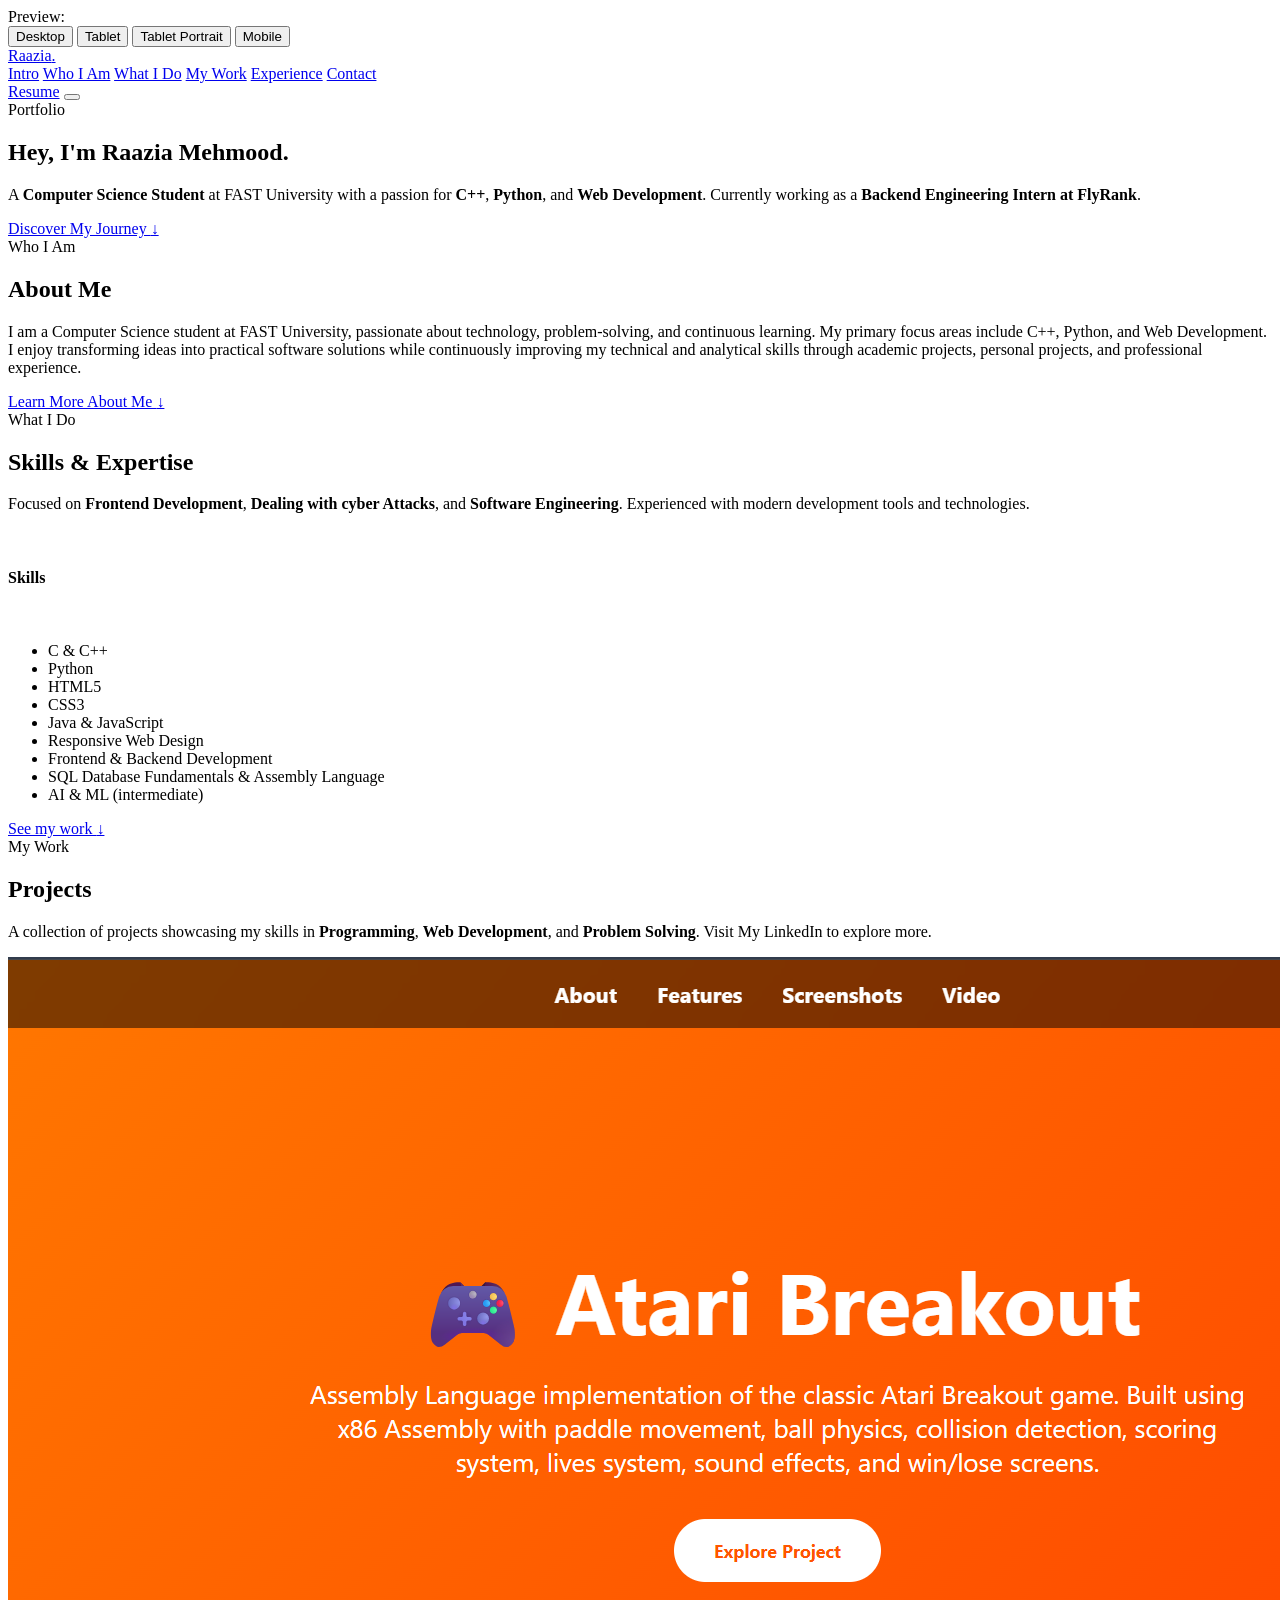
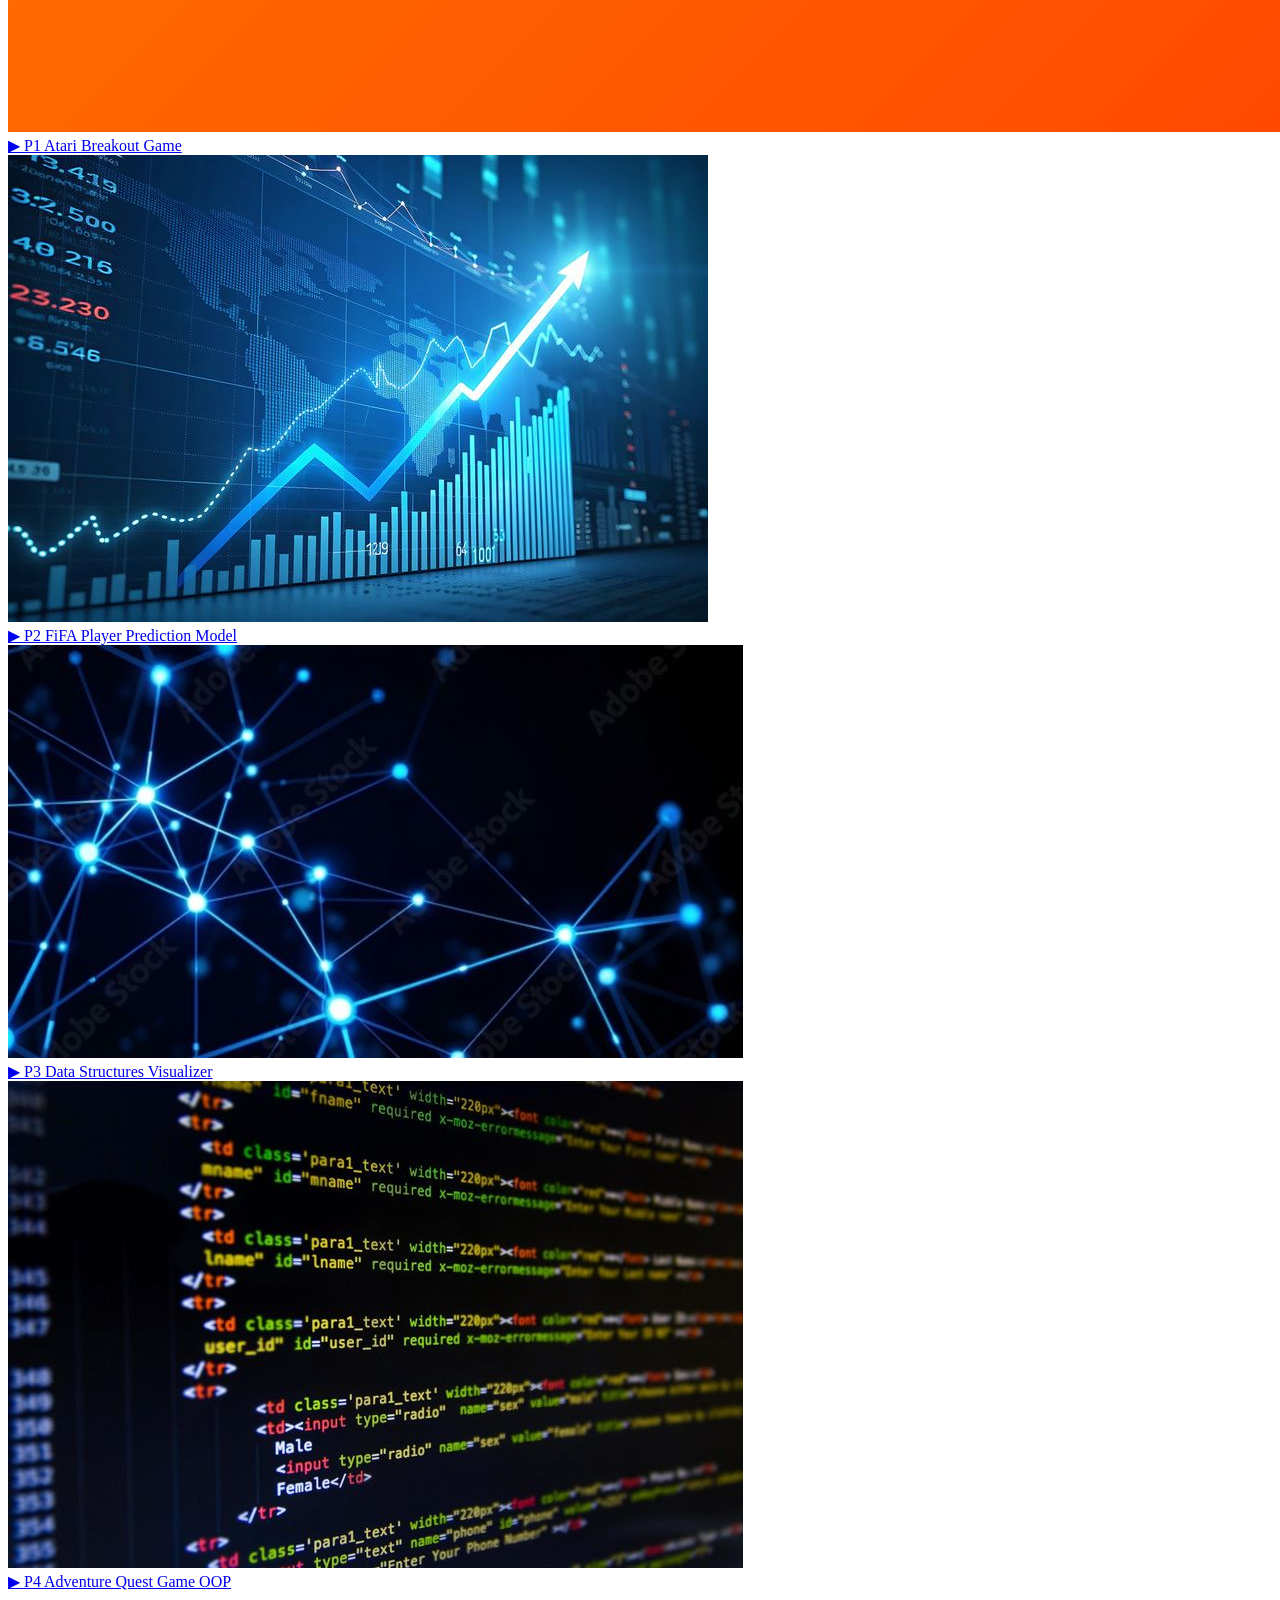
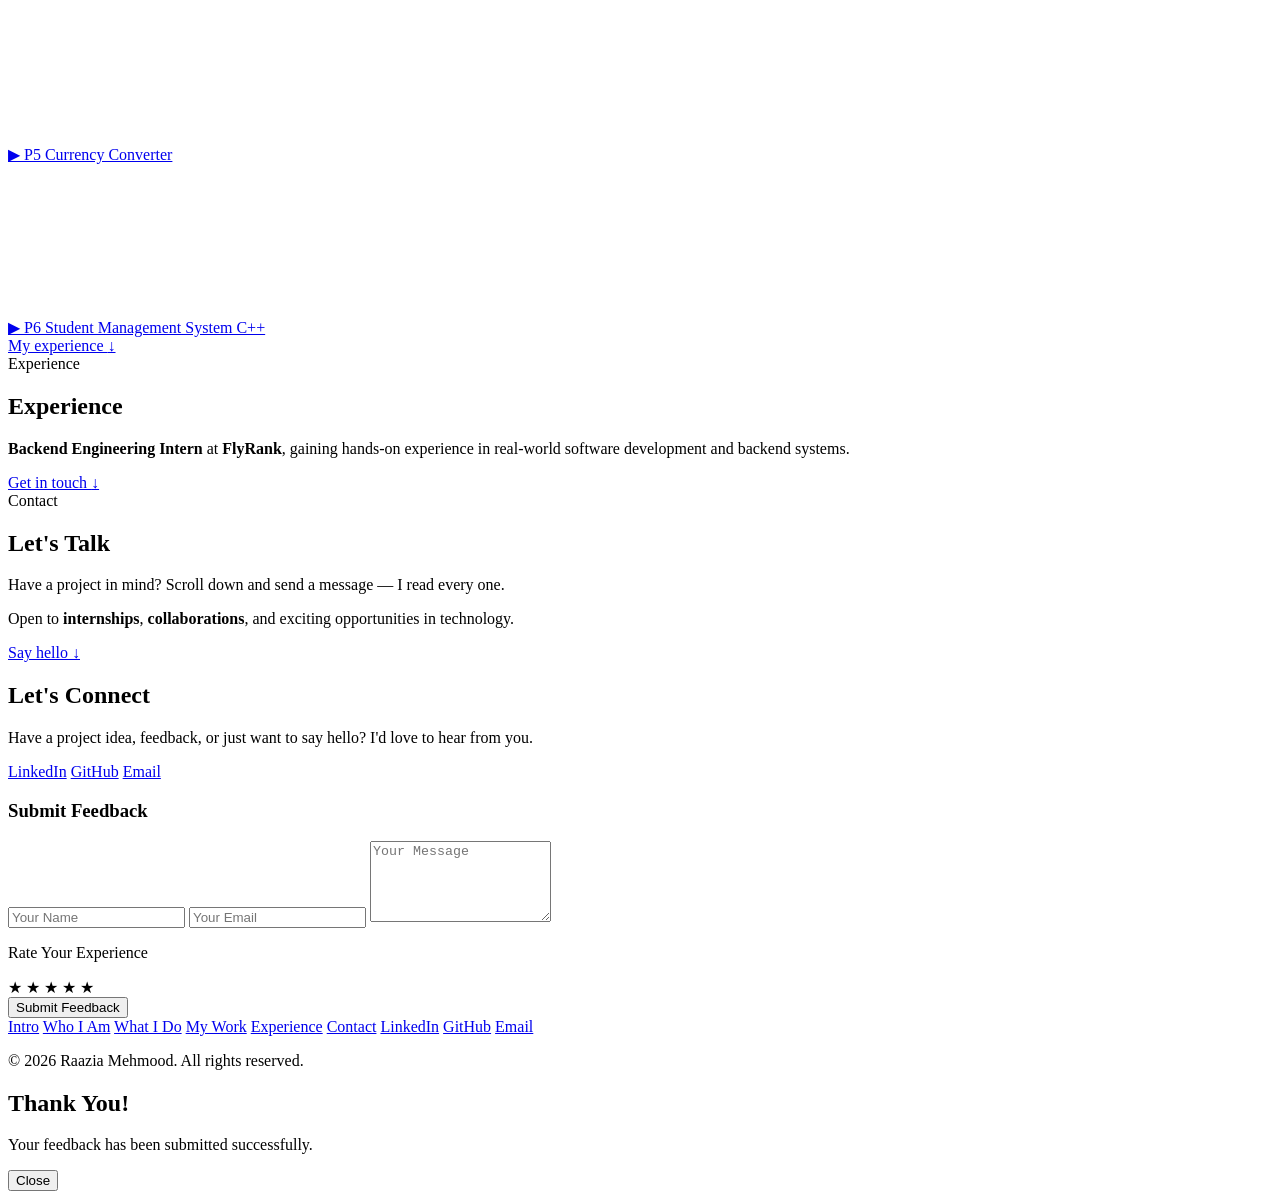
==== index.html @ a6f41aab "Add files via upload" ====
<!DOCTYPE html>
<html lang="en">

<head>
    <meta charset="UTF-8">
    <meta name="viewport" content="width=device-width, initial-scale=1.0">
    <title>Raazia's Portfolio</title>
    <link rel="preconnect" href="https://fonts.googleapis.com">
    <link rel="preconnect" href="https://fonts.gstatic.com" crossorigin>
    <link href="https://fonts.googleapis.com/css2?family=Fraunces:opsz,wght@9..144,500;9..144,600&family=Manrope:wght@500;600;700&display=swap" rel="stylesheet">
    <link rel="stylesheet" href="style.css">
</head>

<body class="is-preload">

    <div class="preview-bar">
        <span class="preview-label">Preview:</span>
        <div class="preview-buttons" id="previewButtons">
            <button data-view="desktop" class="active">Desktop</button>
            <button data-view="tablet">Tablet</button>
            <button data-view="tabletPortrait">Tablet Portrait</button>
            <button data-view="mobile">Mobile</button>
        </div>
    </div>

    <div id="site-container">

        <!-- HEADER -->
        <header class="site-header" id="siteHeader">
            <div class="header-inner">
                <a href="index.html" class="brand">Raazia<span class="brand-dot">.</span></a>
                <nav class="nav-links" id="navLinks">
                    <a href="#intro" class="nav-link">Intro</a>
                    <a href="#about" class="nav-link">Who I Am</a>
                    <a href="#services" class="nav-link">What I Do</a>
                    <a href="#work" class="nav-link">My Work</a>
                    <a href="#experience" class="nav-link">Experience</a>
                    <a href="#contact" class="nav-link">Contact</a>
                </nav>
                <div class="header-actions">
                    <a href="resume.pdf" download class="resume-btn">Resume</a>
                    <button class="menu-toggle" id="menuToggle" aria-label="Toggle menu" aria-expanded="false">
                        <span></span>
                        <span></span>
                        <span></span>
                    </button>
                </div>
            </div>
        </header>

        <nav class="dot-rail" id="dotRail" aria-label="Section navigation">
            <a href="#intro" class="dot" data-label="Intro"></a>
            <a href="#about" class="dot" data-label="Who I Am"></a>
            <a href="#services" class="dot" data-label="What I Do"></a>
            <a href="#work" class="dot" data-label="My Work"></a>
            <a href="#experience" class="dot" data-label="Experience"></a>
            <a href="#contact" class="dot" data-label="Contact"></a>
        </nav>

        <!-- INTRO -->
        <section class="page" id="intro">
            <div class="page-bg" style="background-image:url('p1.jfif');"></div>
            <div class="page-content from-bottom">
                <span class="eyebrow">Portfolio</span>
                <h1>Hey, I'm <strong>Raazia Mehmood</strong>.</h1>
                <p>
                    A <strong>Computer Science Student</strong> at FAST University with a passion for
                    <strong>C++</strong>, <strong>Python</strong>, and <strong>Web Development</strong>.
                    Currently working as a <strong>Backend Engineering Intern at FlyRank</strong>.
                </p>
                <a href="#about" class="next-btn">Discover My Journey <span class="arrow">↓</span></a>
            </div>
        </section>

        <!-- WHO I AM -->
        <section class="page anchor-right" id="about">
            <div class="page-bg" style="background-image:url('p2.jfif');"></div>
            <div class="page-content panel from-right">
                <span class="eyebrow">Who I Am</span>
                <h1>About Me</h1>
                <p>
                    I am a Computer Science student at FAST University, passionate about
                    technology, problem-solving, and continuous learning. My primary focus
                    areas include C++, Python, and Web Development. I enjoy transforming
                    ideas into practical software solutions while continuously improving my
                    technical and analytical skills through academic projects, personal
                    projects, and professional experience.
                </p>
                <a href="#services" class="next-btn">Learn More About Me <span class="arrow">↓</span></a>
            </div>
        </section>

        <!-- WHAT I DO -->
        <section class="page anchor-left" id="services">
            <div class="page-bg" style="background-image:url('p3.jfif');"></div>
            <div class="page-content panel from-left">
                <span class="eyebrow">What I Do</span>
                <h1>Skills &amp; Expertise</h1>
                <p>
                    Focused on <strong>Frontend Development</strong>,
                    <strong>Dealing with cyber Attacks</strong>,
                    and <strong>Software Engineering</strong>.
                    Experienced with modern development tools and technologies.
                </p><br>
                <h4>Skills</h4><br>
                <ul>
                    <li>C & C++</li>
                    <li>Python</li>
                    <li>HTML5</li>
                    <li>CSS3</li>
                    <li>Java & JavaScript</li>
                    <li>Responsive Web Design</li>
                    <li>Frontend & Backend Development</li>
                    <li>SQL Database Fundamentals & Assembly Language</li>
                    <li>AI & ML (intermediate)</li>
                </ul>
                <a href="#work" class="next-btn">See my work <span class="arrow">↓</span></a>
            </div>
        </section>

        <!-- MY WORK -->
        <section class="page page-work" id="work">
            <div class="page-bg" style="background-image:url('p4.jfif');"></div>
            <div class="page-content from-bottom">
                <span class="eyebrow">My Work</span>
                <h1>Projects</h1>
                <p>
                    A collection of projects showcasing my skills in
                    <strong>Programming</strong>,
                    <strong>Web Development</strong>,
                    and <strong>Problem Solving</strong>.
                    Visit My LinkedIn to explore more.
                </p>
            </div>

            <div class="project-grid" id="projectGrid">

                <a href="p1.html?id=1" class="project-card">
                    <video class="project-video" src="p1.mp4" poster="p01.png" muted loop playsinline></video>
                    <div class="project-card-overlay">
                        <span class="play-icon">▶</span>
                        <span class="project-name">P1 Atari Breakout Game</span>
                    </div>
                </a>

                <a href="p2.html?id=2" class="project-card">
                    <video class="project-video" src="p2.mp4" poster="p02.jfif" muted loop playsinline></video>
                    <div class="project-card-overlay">
                        <span class="play-icon">▶</span>
                        <span class="project-name">P2 FiFA Player Prediction Model</span>
                    </div>
                </a>

                <a href="p3.html?id=3" class="project-card">
                    <video class="project-video" src="p3.mp4" poster="p03.jfif" muted loop playsinline></video>
                    <div class="project-card-overlay">
                        <span class="play-icon">▶</span>
                        <span class="project-name">P3 Data Structures Visualizer</span>
                    </div>
                </a>

                <a href="p4.html?id=4" class="project-card">
                    <video class="project-video" src="p4.mp4" poster="p04.jfif" muted loop playsinline></video>
                    <div class="project-card-overlay">
                        <span class="play-icon">▶</span>
                        <span class="project-name">P4 Adventure Quest Game OOP</span>
                    </div>
                </a>

                <a href="p5.html?id=5" class="project-card">
                    <video class="project-video" src="p5.mp4" poster="p05.jfif" muted loop playsinline></video>
                    <div class="project-card-overlay">
                        <span class="play-icon">▶</span>
                        <span class="project-name">P5 Currency Converter</span>
                    </div>
                </a>

                <a href="p6.html?id=6" class="project-card">
                    <video class="project-video" src="p6.mp4" poster="p06.jfif" muted loop playsinline></video>
                    <div class="project-card-overlay">
                        <span class="play-icon">▶</span>
                        <span class="project-name">P6 Student Management System C++</span>
                    </div>
                </a>

            </div>

            <a href="#experience" class="next-btn bottom-next">My experience <span class="arrow">↓</span></a>
        </section>

        <!-- EXPERIENCE -->
        <section class="page anchor-right" id="experience">
            <div class="page-bg" style="background-image:url('p5.jfif');"></div>
            <div class="page-content panel from-right">
                <span class="eyebrow">Experience</span>
                <h1>Experience</h1>
                <p>
                    <strong>Backend Engineering Intern</strong> at
                    <strong>FlyRank</strong>,
                    gaining hands-on experience in real-world software development and backend systems.
                </p>
                <a href="#contact" class="next-btn">Get in touch <span class="arrow">↓</span></a>
            </div>
        </section>

        <!-- CONTACT — padding-top added so content never hides behind fixed header -->
        <section class="page" id="contact">
            <div class="page-bg" style="background-image:url('p6.jfif');"></div>
            <div class="page-content from-bottom contact-content">
                <span class="eyebrow">Contact</span>
                <h1>Let's Talk</h1>
                <p>Have a project in mind? Scroll down and send a message — I read every one.</p>
                <p>
                    Open to <strong>internships</strong>,
                    <strong>collaborations</strong>,
                    and exciting opportunities in technology.
                </p>
                <a href="#feedbackForm" class="next-btn">Say hello <span class="arrow">↓</span></a>
            </div>
        </section>

        <!-- FOOTER -->
        <footer class="footer-section">
            <div class="footer-container">

                <div class="footer-left">
                    <h2>Let's Connect</h2>
                    <p>Have a project idea, feedback, or just want to say hello? I'd love to hear from you.</p>
                    <div class="social-links">
                        <a href="https://www.linkedin.com/in/raazia-mehmood-221995324" target="_blank">LinkedIn</a>
                        <a href="https://github.com/Raazia-Mehmood16" target="_blank">GitHub</a>
                        <a href="mailto:raziamehmood168@gmail.com">Email</a>
                    </div>
                </div>

                <div class="footer-right">
                    <form id="feedbackForm">
                        <h3>Submit Feedback</h3>
                        <input type="text" id="name" placeholder="Your Name">
                        <small class="error" id="nameError"></small>
                        <input type="email" id="email" placeholder="Your Email">
                        <small class="error" id="emailError"></small>
                        <textarea id="message" rows="5" placeholder="Your Message"></textarea>
                        <small class="error" id="messageError"></small>
                        <div class="rating-section">
                            <p>Rate Your Experience</p>
                            <div class="stars">
                                <span class="star" data-value="1">★</span>
                                <span class="star" data-value="2">★</span>
                                <span class="star" data-value="3">★</span>
                                <span class="star" data-value="4">★</span>
                                <span class="star" data-value="5">★</span>
                            </div>
                            <small class="error" id="ratingError"></small>
                        </div>
                        <button type="submit">Submit Feedback</button>
                    </form>
                </div>

            </div>

            <!-- FOOTER BOTTOM BAR -->
            <div class="footer-bottom">
                <nav class="footer-links">
                    <a href="#intro">Intro</a>
                    <a href="#about">Who I Am</a>
                    <a href="#services">What I Do</a>
                    <a href="#work">My Work</a>
                    <a href="#experience">Experience</a>
                    <a href="#contact">Contact</a>
                    <a href="https://www.linkedin.com/in/raazia-mehmood-221995324">LinkedIn</a>
                    <a href="https://github.com/Raazia-Mehmood16">GitHub</a>
                    <a href="mailto:raziamehmood168@gmail.com">Email</a>
                </nav>
                <p class="footer-copy">© 2026 Raazia Mehmood. All rights reserved.</p>
            </div>
        </footer>

        <!-- POPUP -->
        <div class="popup" id="popup">
            <div class="popup-content">
                <h2>Thank You!</h2>
                <p>Your feedback has been submitted successfully.</p>
                <button onclick="closePopup()">Close</button>
            </div>
        </div>

    </div>

    <script src="projects-data.js"></script>
    <script src="scripit.js"></script>
</body>
</html>
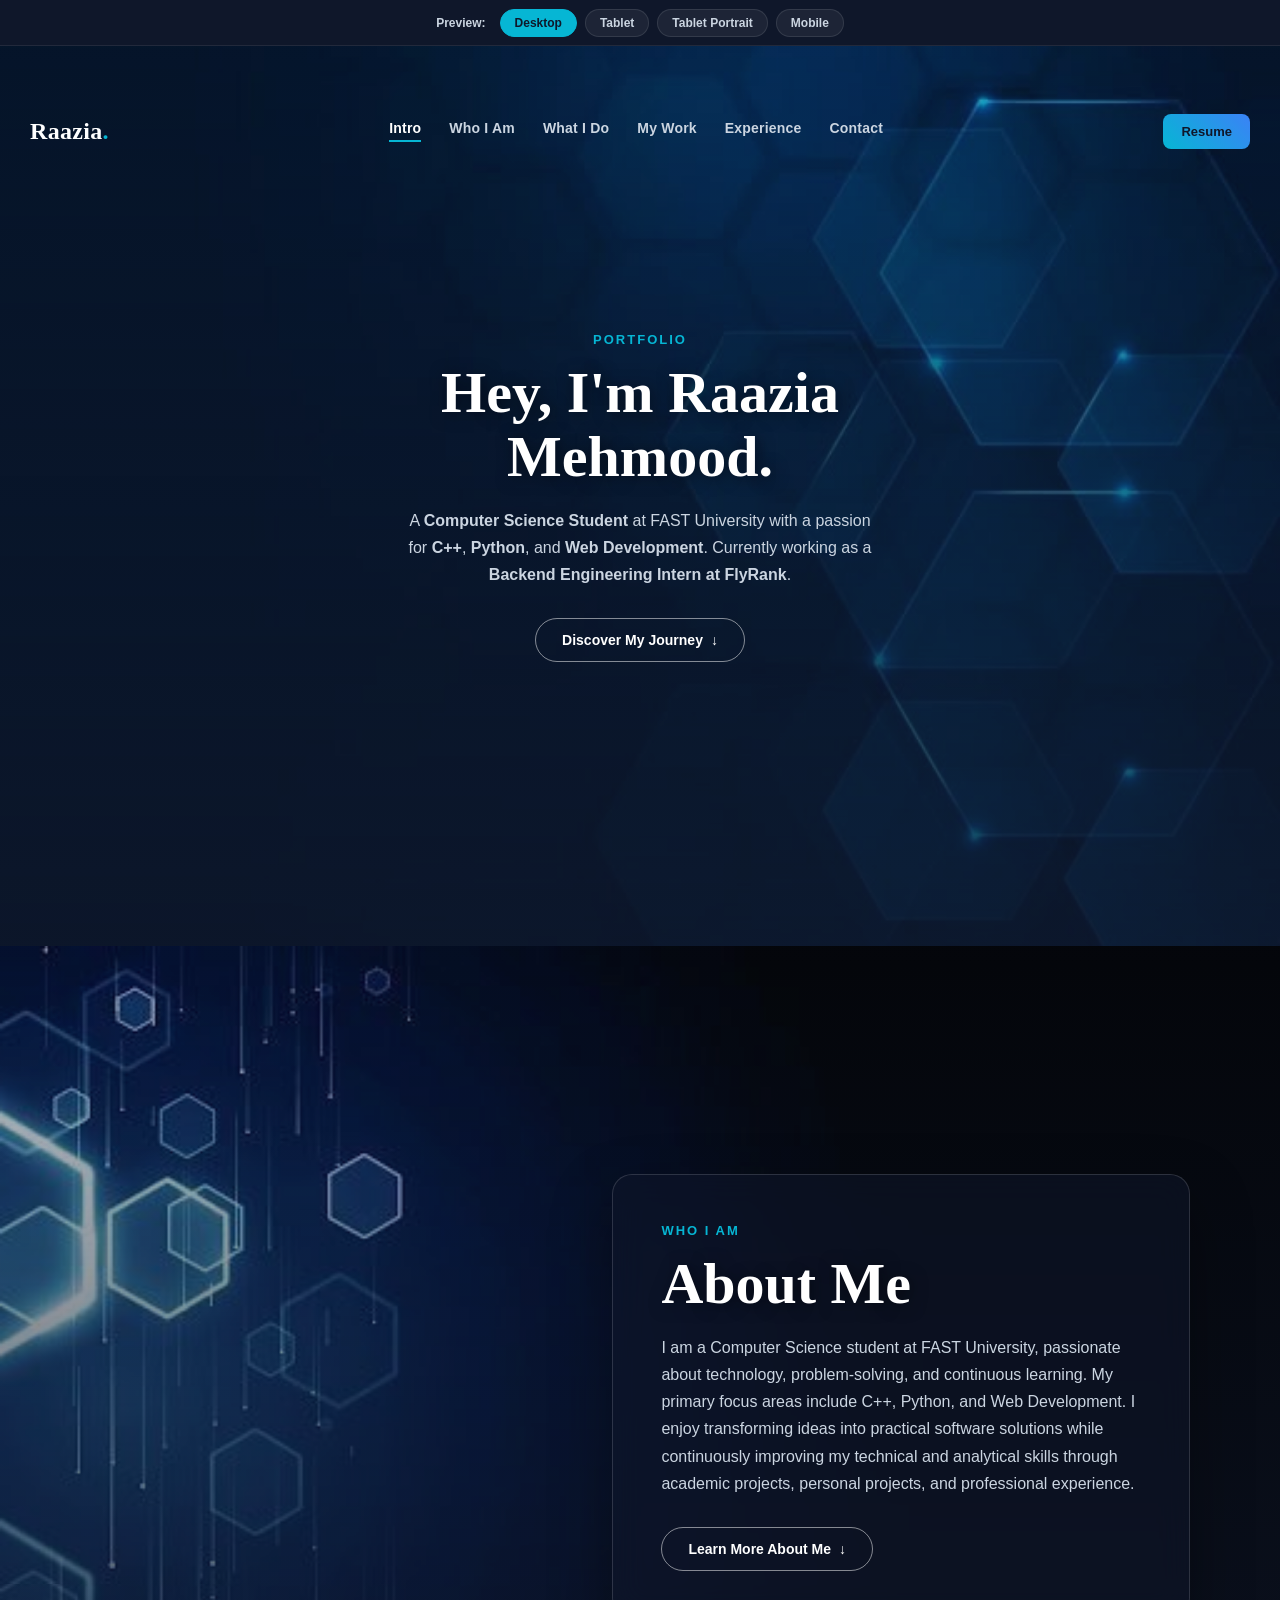
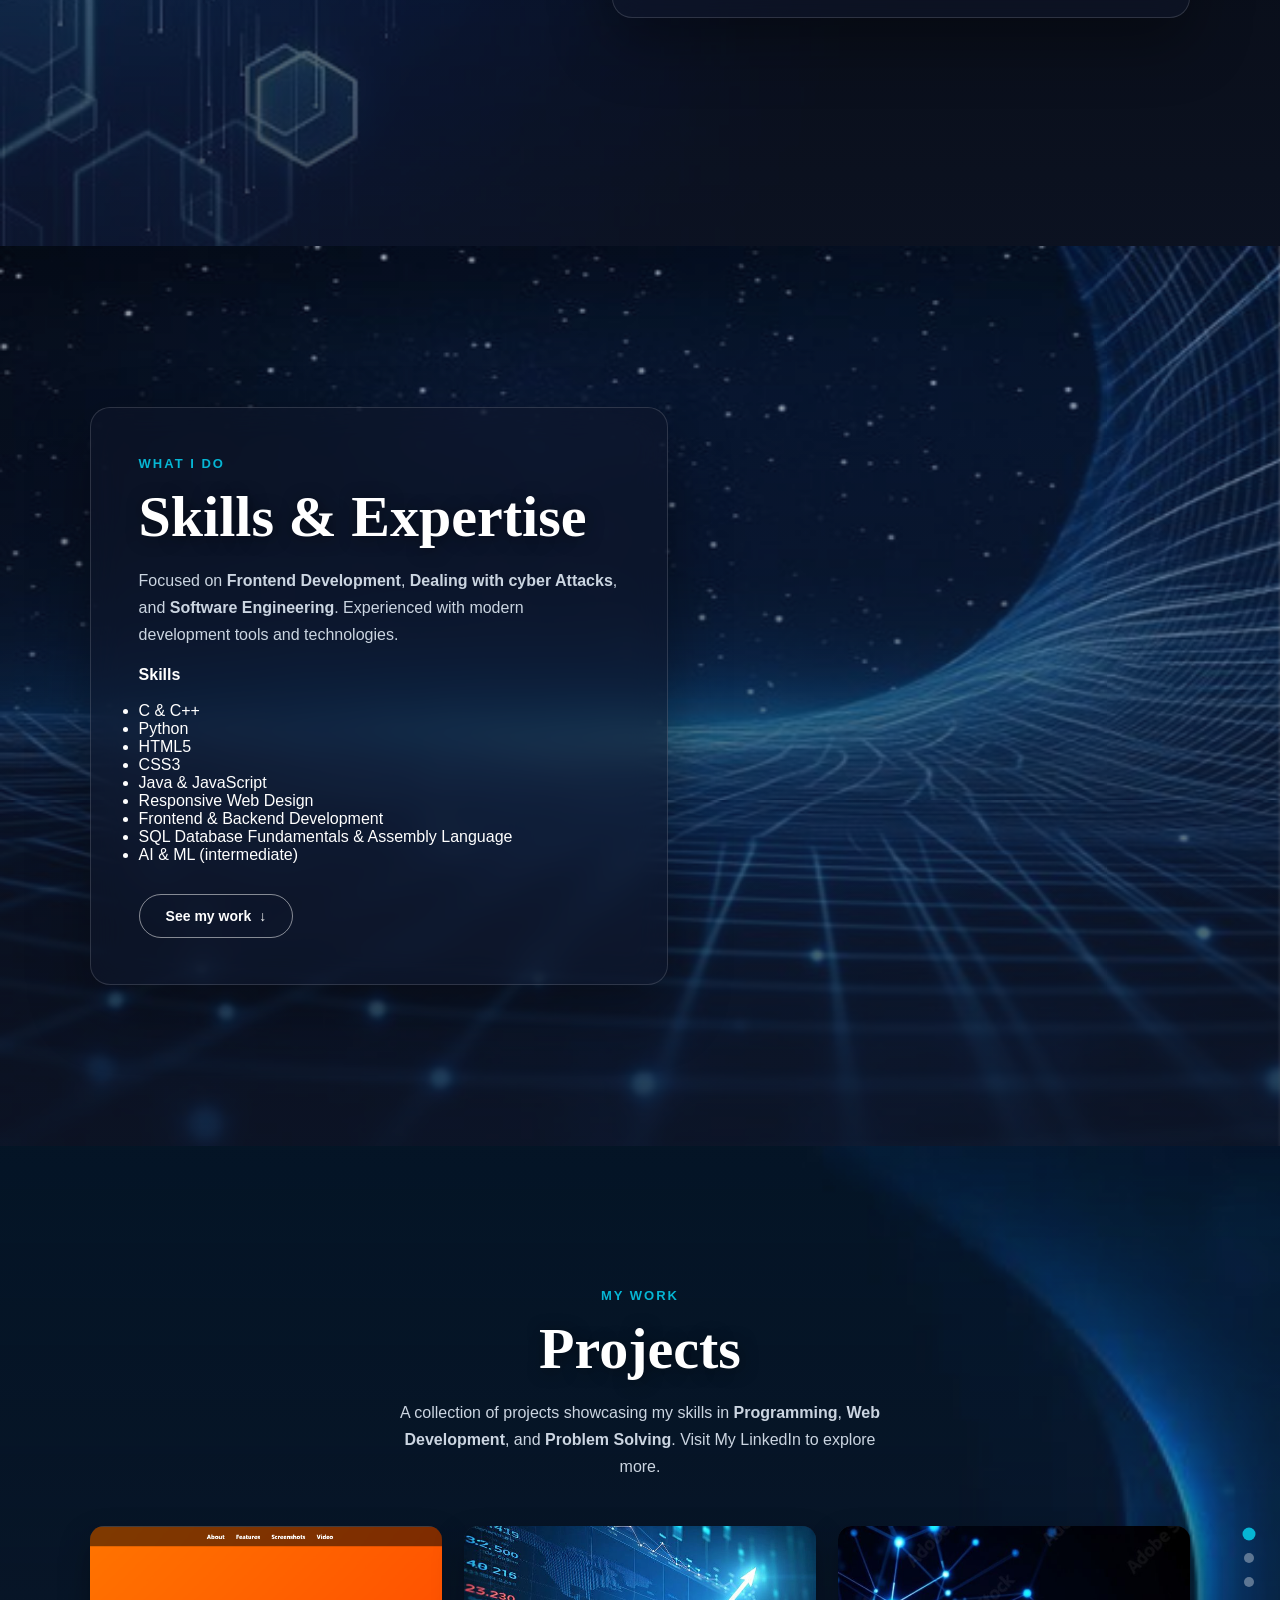
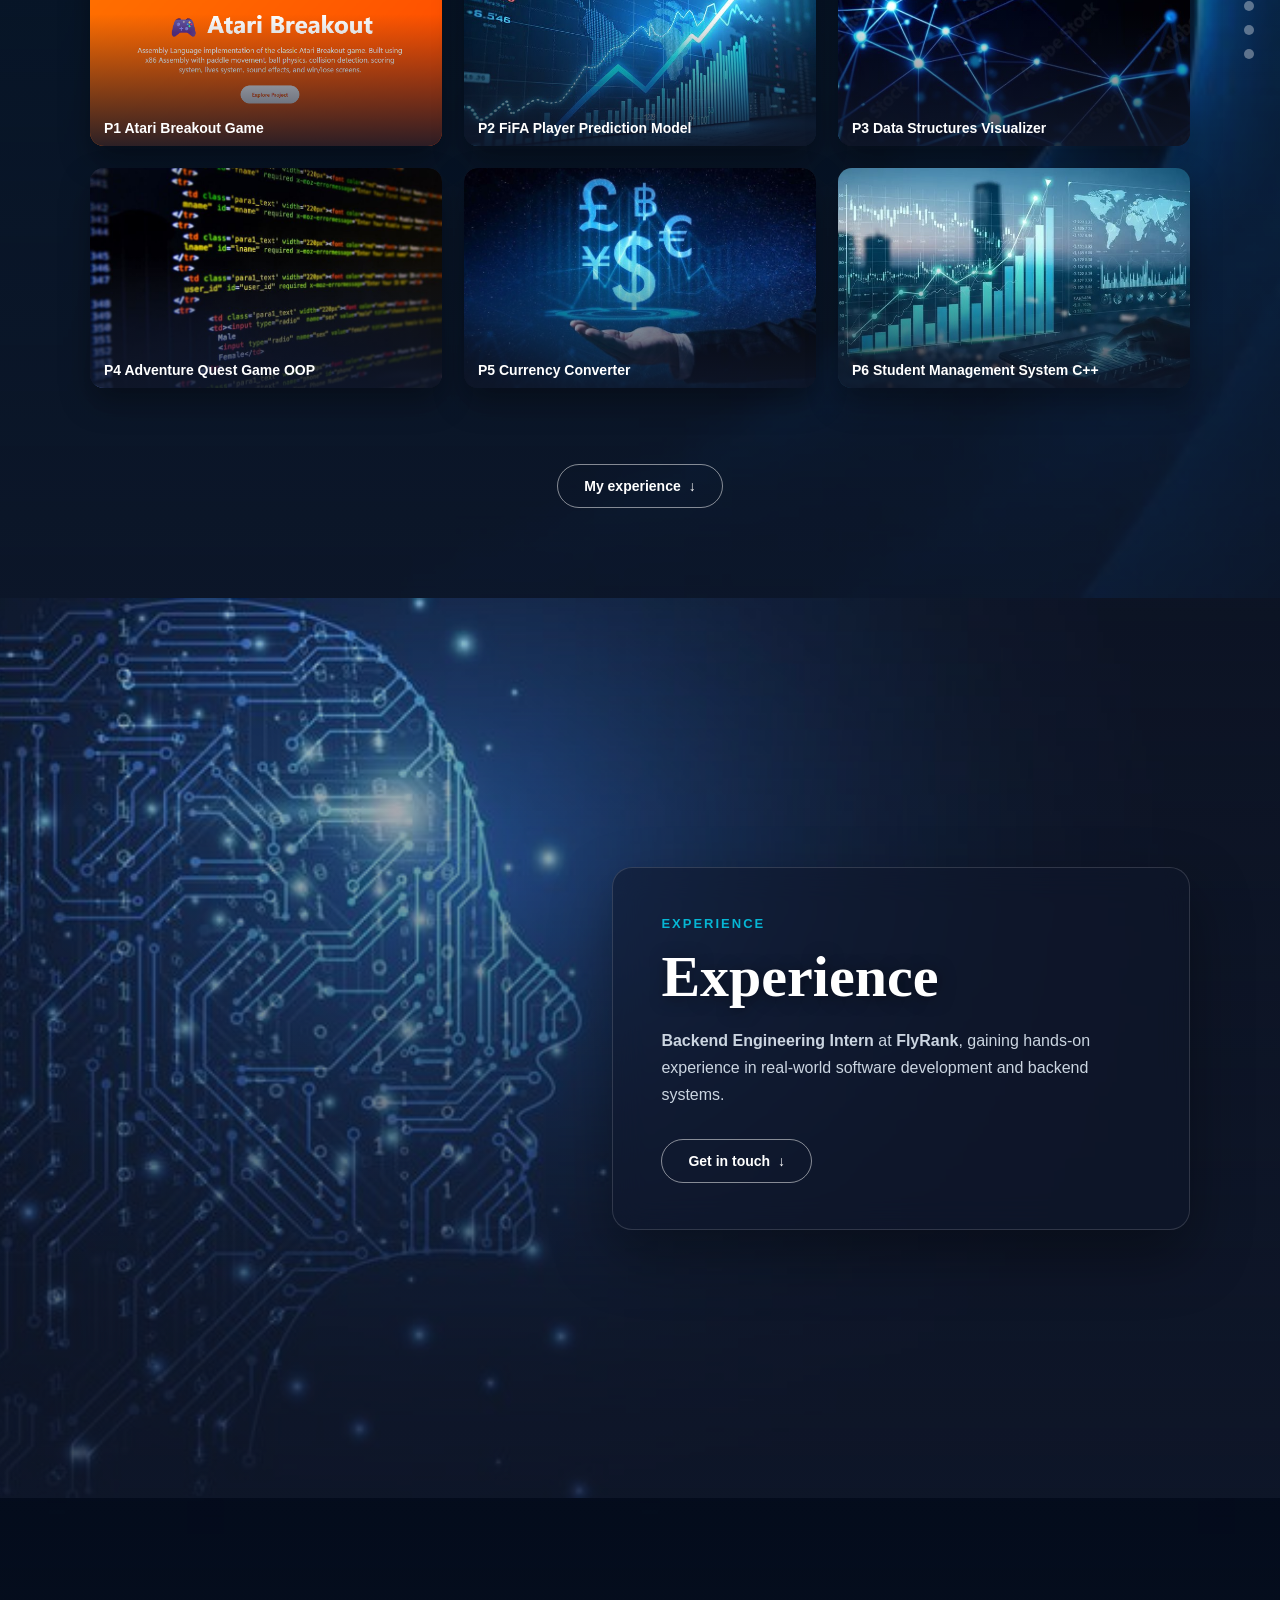
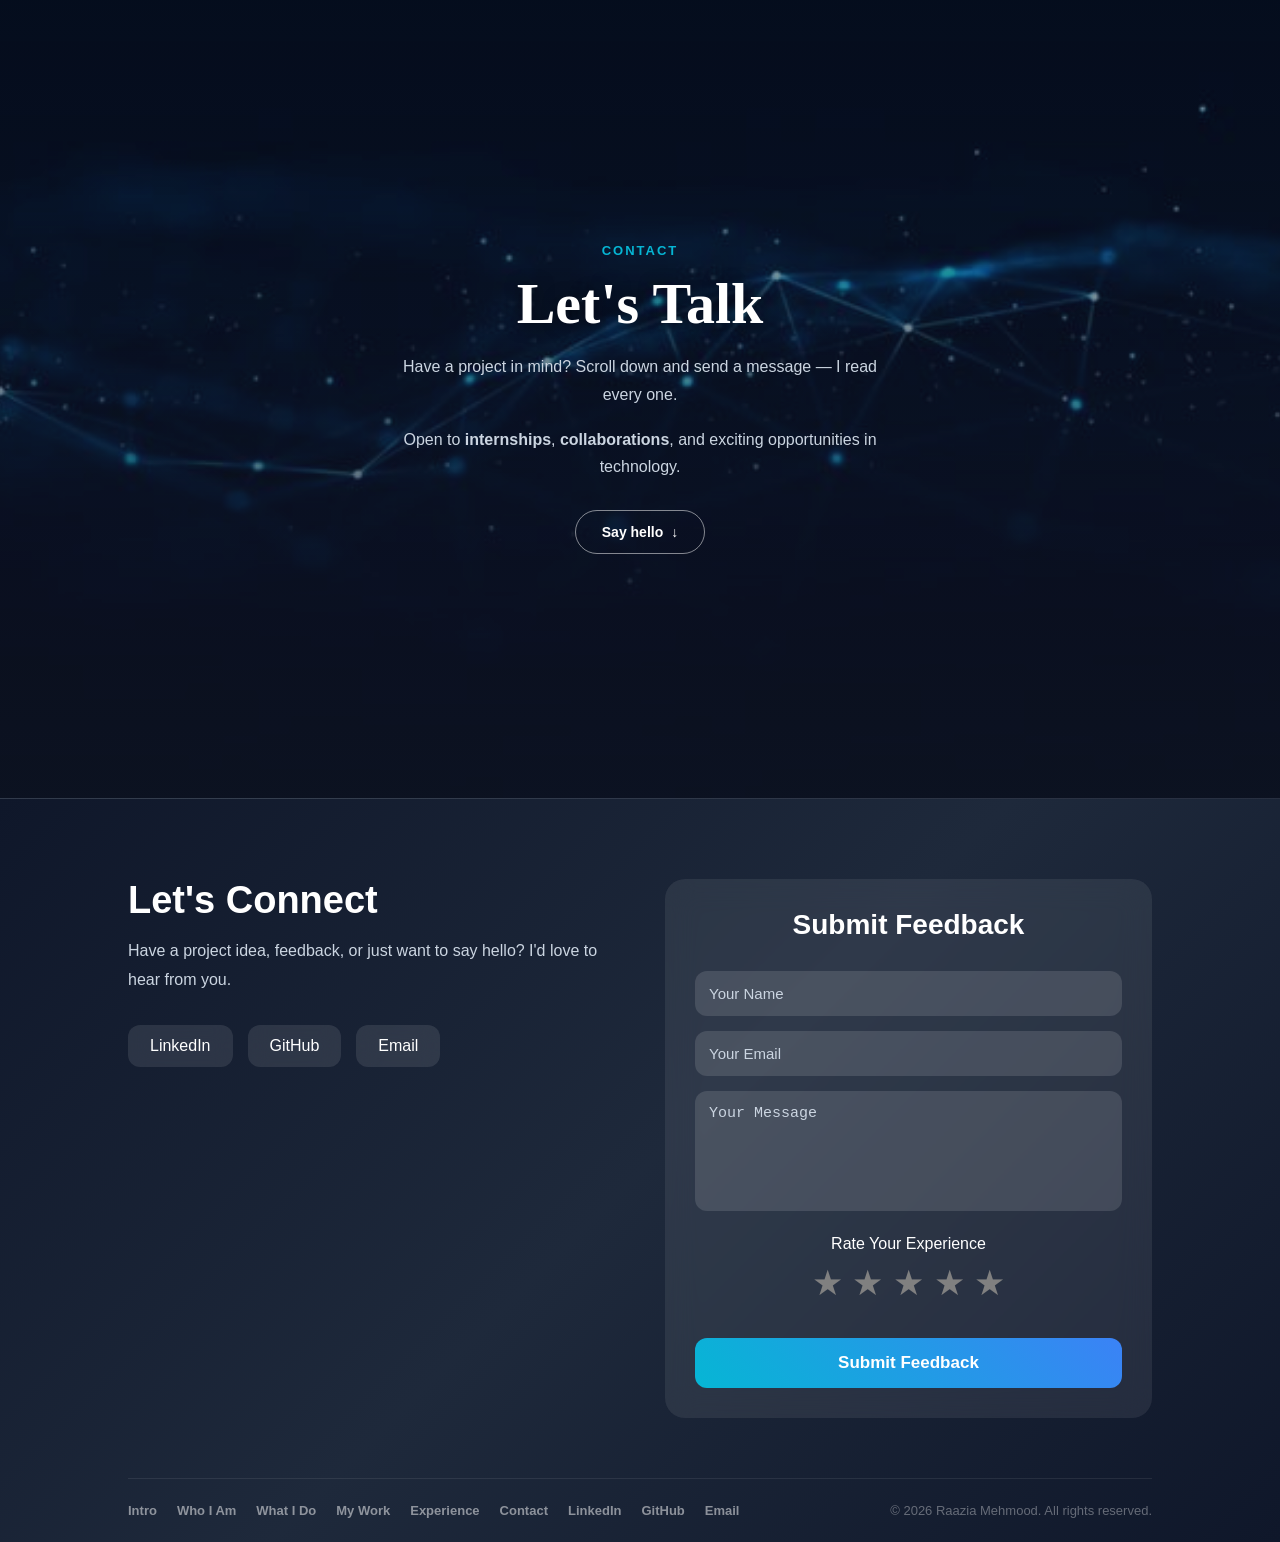
==== commit 3e45659e: "Add files via upload" ====
--- a/index.html
+++ b/index.html
@@ -8,7 +8,7 @@
     <link rel="preconnect" href="https://fonts.googleapis.com">
     <link rel="preconnect" href="https://fonts.gstatic.com" crossorigin>
     <link href="https://fonts.googleapis.com/css2?family=Fraunces:opsz,wght@9..144,500;9..144,600&family=Manrope:wght@500;600;700&display=swap" rel="stylesheet">
-    <link rel="stylesheet" href="style.css">
+    <link rel="stylesheet" href="assets/css/style.css">
 </head>
 
 <body class="is-preload">
@@ -38,7 +38,7 @@
                     <a href="#contact" class="nav-link">Contact</a>
                 </nav>
                 <div class="header-actions">
-                    <a href="resume.pdf" download class="resume-btn">Resume</a>
+                    <a href="assets/resume.pdf" download class="resume-btn">Resume</a>
                     <button class="menu-toggle" id="menuToggle" aria-label="Toggle menu" aria-expanded="false">
                         <span></span>
                         <span></span>
@@ -59,7 +59,7 @@
 
         <!-- INTRO -->
         <section class="page" id="intro">
-            <div class="page-bg" style="background-image:url('p1.jfif');"></div>
+            <div class="page-bg" style="background-image:url('images/p1.jfif');"></div>
             <div class="page-content from-bottom">
                 <span class="eyebrow">Portfolio</span>
                 <h1>Hey, I'm <strong>Raazia Mehmood</strong>.</h1>
@@ -74,7 +74,7 @@
 
         <!-- WHO I AM -->
         <section class="page anchor-right" id="about">
-            <div class="page-bg" style="background-image:url('p2.jfif');"></div>
+            <div class="page-bg" style="background-image:url('images/p2.jfif');"></div>
             <div class="page-content panel from-right">
                 <span class="eyebrow">Who I Am</span>
                 <h1>About Me</h1>
@@ -92,7 +92,7 @@
 
         <!-- WHAT I DO -->
         <section class="page anchor-left" id="services">
-            <div class="page-bg" style="background-image:url('p3.jfif');"></div>
+            <div class="page-bg" style="background-image:url('images/p3.jfif');"></div>
             <div class="page-content panel from-left">
                 <span class="eyebrow">What I Do</span>
                 <h1>Skills &amp; Expertise</h1>
@@ -120,7 +120,7 @@
 
         <!-- MY WORK -->
         <section class="page page-work" id="work">
-            <div class="page-bg" style="background-image:url('p4.jfif');"></div>
+            <div class="page-bg" style="background-image:url('images/p4.jfif');"></div>
             <div class="page-content from-bottom">
                 <span class="eyebrow">My Work</span>
                 <h1>Projects</h1>
@@ -136,7 +136,7 @@
             <div class="project-grid" id="projectGrid">
 
                 <a href="p1.html?id=1" class="project-card">
-                    <video class="project-video" src="p1.mp4" poster="p01.png" muted loop playsinline></video>
+                    <video class="project-video" src="videos/p1.mp4" poster="images/cover/p01.png" muted loop playsinline></video>
                     <div class="project-card-overlay">
                         <span class="play-icon">▶</span>
                         <span class="project-name">P1 Atari Breakout Game</span>
@@ -144,7 +144,7 @@
                 </a>
 
                 <a href="p2.html?id=2" class="project-card">
-                    <video class="project-video" src="p2.mp4" poster="p02.jfif" muted loop playsinline></video>
+                    <video class="project-video" src="videos/p2.mp4" poster="images/cover/p02.jfif" muted loop playsinline></video>
                     <div class="project-card-overlay">
                         <span class="play-icon">▶</span>
                         <span class="project-name">P2 FiFA Player Prediction Model</span>
@@ -152,7 +152,7 @@
                 </a>
 
                 <a href="p3.html?id=3" class="project-card">
-                    <video class="project-video" src="p3.mp4" poster="p03.jfif" muted loop playsinline></video>
+                    <video class="project-video" src="videos/p3.mp4" poster="images/cover/p03.jfif" muted loop playsinline></video>
                     <div class="project-card-overlay">
                         <span class="play-icon">▶</span>
                         <span class="project-name">P3 Data Structures Visualizer</span>
@@ -160,7 +160,7 @@
                 </a>
 
                 <a href="p4.html?id=4" class="project-card">
-                    <video class="project-video" src="p4.mp4" poster="p04.jfif" muted loop playsinline></video>
+                    <video class="project-video" src="videos/p4.mp4" poster="images/cover/p04.jfif" muted loop playsinline></video>
                     <div class="project-card-overlay">
                         <span class="play-icon">▶</span>
                         <span class="project-name">P4 Adventure Quest Game OOP</span>
@@ -168,7 +168,7 @@
                 </a>
 
                 <a href="p5.html?id=5" class="project-card">
-                    <video class="project-video" src="p5.mp4" poster="p05.jfif" muted loop playsinline></video>
+                    <video class="project-video" src="videos/p5.mp4" poster="images/cover/p05.jfif" muted loop playsinline></video>
                     <div class="project-card-overlay">
                         <span class="play-icon">▶</span>
                         <span class="project-name">P5 Currency Converter</span>
@@ -176,7 +176,7 @@
                 </a>
 
                 <a href="p6.html?id=6" class="project-card">
-                    <video class="project-video" src="p6.mp4" poster="p06.jfif" muted loop playsinline></video>
+                    <video class="project-video" src="videos/p6.mp4" poster="images/cover/p06.jfif" muted loop playsinline></video>
                     <div class="project-card-overlay">
                         <span class="play-icon">▶</span>
                         <span class="project-name">P6 Student Management System C++</span>
@@ -190,7 +190,7 @@
 
         <!-- EXPERIENCE -->
         <section class="page anchor-right" id="experience">
-            <div class="page-bg" style="background-image:url('p5.jfif');"></div>
+            <div class="page-bg" style="background-image:url('images/p5.jfif');"></div>
             <div class="page-content panel from-right">
                 <span class="eyebrow">Experience</span>
                 <h1>Experience</h1>
@@ -205,7 +205,7 @@
 
         <!-- CONTACT — padding-top added so content never hides behind fixed header -->
         <section class="page" id="contact">
-            <div class="page-bg" style="background-image:url('p6.jfif');"></div>
+            <div class="page-bg" style="background-image:url('images/p6.jfif');"></div>
             <div class="page-content from-bottom contact-content">
                 <span class="eyebrow">Contact</span>
                 <h1>Let's Talk</h1>
@@ -287,7 +287,7 @@
 
     </div>
 
-    <script src="projects-data.js"></script>
-    <script src="scripit.js"></script>
+
+    <script src="assets/js/scripit.js"></script>
 </body>
 </html>
--- a/assets/css/style.css
+++ b/assets/css/style.css
@@ -0,0 +1,1451 @@
+:root{
+
+    --ink-900:#0f172a;
+    --ink-800:#1e293b;
+    --mist-200:#cbd5e1;
+    --cyan-500:#06b6d4;
+    --blue-500:#3b82f6;
+    --paper:#ffffff;
+
+    --header-h:78px;
+    --preview-bar-h:46px;
+
+    /* Updated by JS whenever preview width changes */
+    --container-w:100vw;
+}
+
+*{
+    margin:0;
+    padding:0;
+    box-sizing:border-box;
+}
+
+html{
+    scroll-behavior:smooth;
+}
+
+body{
+    font-family:Arial, sans-serif;
+    padding-top:var(--preview-bar-h);
+}
+
+@media (prefers-reduced-motion: reduce){
+
+    html{
+        scroll-behavior:auto;
+    }
+
+    *{
+        animation-duration:.001ms !important;
+        animation-iteration-count:1 !important;
+        transition-duration:.001ms !important;
+    }
+}
+
+/* ============================================ */
+/* Device preview bar                            */
+/* ============================================ */
+
+.preview-bar{
+
+    position:fixed;
+    top:0;
+    left:0;
+    width:100%;
+    height:var(--preview-bar-h);
+    z-index:10000;
+    display:flex;
+    justify-content:center;
+    align-items:center;
+    gap:14px;
+
+    background:var(--ink-900);
+    border-bottom:1px solid rgba(255,255,255,.08);
+}
+
+.preview-label{
+
+    font-family:"Manrope", Arial, sans-serif;
+    font-size:12px;
+    font-weight:600;
+
+    color:var(--mist-200);
+}
+
+.preview-buttons{
+    display:flex;
+    gap:8px;
+}
+
+.preview-buttons button{
+
+    font-family:"Manrope", Arial, sans-serif;
+    font-size:12px;
+    font-weight:600;
+
+    color:var(--mist-200);
+
+    background:rgba(255,255,255,.06);
+    border:1px solid rgba(255,255,255,.1);
+    border-radius:20px;
+
+    padding:6px 14px;
+
+    cursor:pointer;
+
+    transition:background .25s ease, color .25s ease, border-color .25s ease;
+}
+
+.preview-buttons button:hover{
+    color:var(--paper);
+}
+
+.preview-buttons button.active{
+
+    background:var(--cyan-500);
+    border-color:var(--cyan-500);
+    color:var(--ink-900);
+}
+
+@media (max-width:480px){
+
+    .preview-bar{
+        gap:8px;
+        padding:0 10px;
+    }
+
+    .preview-label{
+        display:none;
+    }
+
+    .preview-buttons{
+        gap:6px;
+    }
+
+    .preview-buttons button{
+        padding:6px 10px;
+        font-size:11px;
+    }
+
+}
+
+/* ============================================ */
+/* Resizable site container                      */
+/* ============================================ */
+
+#site-container{
+
+    width:100%;
+    max-width:100%;
+    margin:0 auto;
+
+    transition:max-width .4s ease;
+
+    container-type:inline-size;
+    container-name:shell;
+}
+
+#site-container.framed{
+    box-shadow:0 0 0 1px rgba(255,255,255,.08), 0 30px 80px rgba(0,0,0,.5);
+}
+
+/* ============================================ */
+/* Header                                        */
+/*                                               */
+/* KEY FIX: header is position:fixed to viewport */
+/* but we clamp its width to --container-w so it */
+/* visually stays inside the preview frame when  */
+/* tablet / mobile preview is active.            */
+/* --container-w is set by JS on every resize.   */
+/* ============================================ */
+
+.site-header{
+
+    position:fixed;
+    top:var(--preview-bar-h);
+    left:50%;
+    transform:translateX(-50%);
+
+    /* clamp to container width, never wider than viewport */
+    width:min(var(--container-w), 100vw);
+
+    z-index:9999;
+
+    background:transparent;
+
+    transition:background .25s ease, box-shadow .35s ease, width .4s ease;
+}
+
+.site-header.scrolled{
+
+    background:rgba(15,23,42,.88);
+    backdrop-filter:blur(10px);
+    -webkit-backdrop-filter:blur(10px);
+
+    box-shadow:0 10px 30px rgba(0,0,0,.25);
+}
+
+.header-inner{
+
+    height:var(--header-h);
+
+    display:flex;
+    justify-content:space-between;
+    align-items:center;
+
+    padding:0 30px;
+
+    max-width:1400px;
+    margin:0 auto;
+}
+
+.brand{
+
+    font-family:"Fraunces", serif;
+    font-size:24px;
+    font-weight:600;
+
+    color:var(--paper);
+    text-decoration:none;
+
+    letter-spacing:.3px;
+
+    cursor:pointer;
+
+    transition:opacity .2s ease;
+}
+
+.brand:hover{
+    opacity:.8;
+}
+
+.brand-dot{
+    color:var(--cyan-500);
+}
+
+.nav-links{
+
+    display:flex;
+    gap:28px;
+}
+
+.nav-link{
+
+    font-family:"Manrope", Arial, sans-serif;
+    font-size:14px;
+    font-weight:600;
+
+    color:var(--mist-200);
+    text-decoration:none;
+
+    letter-spacing:.2px;
+
+    position:relative;
+    padding-bottom:6px;
+
+    transition:color .25s ease;
+}
+
+.nav-link::after{
+
+    content:"";
+
+    position:absolute;
+    left:0;
+    bottom:0;
+
+    width:0;
+    height:2px;
+
+    background:var(--cyan-500);
+
+    transition:width .25s ease;
+}
+
+.nav-link:hover,
+.nav-link.current{
+    color:var(--paper);
+}
+
+.nav-link.current::after{
+    width:100%;
+}
+
+.header-actions{
+
+    display:flex;
+    align-items:center;
+    gap:18px;
+}
+
+.resume-btn{
+
+    font-family:"Manrope", Arial, sans-serif;
+    font-size:13px;
+    font-weight:700;
+
+    color:var(--ink-900);
+    text-decoration:none;
+
+    padding:10px 18px;
+
+    border-radius:8px;
+
+    background:linear-gradient(45deg, var(--cyan-500), var(--blue-500));
+
+    transition:transform .25s ease;
+}
+
+.resume-btn:hover{
+    transform:translateY(-2px);
+}
+
+.menu-toggle{
+
+    display:none;
+
+    flex-direction:column;
+    justify-content:center;
+    gap:5px;
+
+    width:34px;
+    height:34px;
+
+    border:none;
+    background:none;
+
+    cursor:pointer;
+}
+
+.menu-toggle span{
+
+    display:block;
+    height:2px;
+    width:100%;
+
+    background:var(--paper);
+
+    transition:transform .3s ease, opacity .3s ease;
+}
+
+.menu-toggle.open span:nth-child(1){
+    transform:translateY(7px) rotate(45deg);
+}
+
+.menu-toggle.open span:nth-child(2){
+    opacity:0;
+}
+
+.menu-toggle.open span:nth-child(3){
+    transform:translateY(-7px) rotate(-45deg);
+}
+
+/* ============================================ */
+/* Section dot rail                              */
+/* Same fix: clamp to container width, position  */
+/* relative to the right edge of the container.  */
+/* ============================================ */
+
+.dot-rail{
+
+    position:fixed;
+    /* right edge of container = center + half container width - 26px margin */
+    right:calc(50% - min(var(--container-w), 100vw) / 2 + 26px);
+    top:50%;
+
+    transform:translateY(-50%);
+
+    z-index:9998;
+
+    display:flex;
+    flex-direction:column;
+    gap:14px;
+
+    transition:right .4s ease;
+}
+
+.dot{
+
+    position:relative;
+
+    width:10px;
+    height:10px;
+
+    border-radius:50%;
+
+    background:rgba(255,255,255,.35);
+
+    transition:background .3s ease, transform .3s ease;
+}
+
+.dot::before{
+
+    content:attr(data-label);
+
+    position:absolute;
+    right:22px;
+    top:50%;
+
+    transform:translateY(-50%);
+
+    white-space:nowrap;
+
+    font-family:"Manrope", Arial, sans-serif;
+    font-size:12px;
+    font-weight:600;
+
+    color:var(--paper);
+
+    background:rgba(15,23,42,.85);
+
+    padding:4px 10px;
+
+    border-radius:6px;
+
+    opacity:0;
+    pointer-events:none;
+
+    transition:opacity .2s ease;
+}
+
+.dot:hover::before{
+    opacity:1;
+}
+
+.dot:hover,
+.dot.current{
+    background:var(--cyan-500);
+    transform:scale(1.3);
+}
+
+/* ============================================ */
+/* Full Screen Sections                          */
+/* ============================================ */
+
+.page{
+
+    position:relative;
+
+    min-height:100vh;
+
+    display:flex;
+    justify-content:center;
+    align-items:center;
+
+    color:var(--paper);
+    text-align:center;
+
+    overflow:hidden;
+}
+
+.page-bg{
+
+    position:absolute;
+    inset:0;
+    z-index:0;
+
+    background-size:cover;
+    background-position:center;
+    background-repeat:no-repeat;
+
+    animation:kenburns 22s ease-in-out infinite alternate;
+    will-change:transform;
+}
+
+@keyframes kenburns{
+
+    from{
+        transform:scale(1);
+    }
+
+    to{
+        transform:scale(1.12);
+    }
+
+}
+
+.page::before{
+
+    content:"";
+
+    position:absolute;
+    inset:0;
+    z-index:1;
+
+    background:linear-gradient(180deg, rgba(15,23,42,.25) 0%, rgba(15,23,42,.78) 100%);
+}
+
+.page-content{
+
+    position:relative;
+    z-index:2;
+
+    max-width:640px;
+    padding:0 24px;
+
+    opacity:0;
+
+    transition:opacity .7s ease, transform .7s ease;
+}
+
+.page-content.from-left{
+    transform:translateX(-90px);
+}
+
+.page-content.from-right{
+    transform:translateX(90px);
+}
+
+.page-content.from-top{
+    transform:translateY(-70px);
+}
+
+.page-content.from-bottom{
+    transform:translateY(70px);
+}
+
+.page.in-view .page-content{
+    opacity:1;
+    transform:translate(0, 0);
+}
+
+/* Anchored panel sections */
+.page.anchor-left  { justify-content: flex-start; }
+.page.anchor-right { justify-content: flex-end;   }
+
+.page.anchor-left  .page-content,
+.page.anchor-right .page-content {
+    margin: 0 7%;
+    text-align: left;
+}
+
+.page.anchor-left p,
+.page.anchor-right p { margin: 18px 0 0; }
+
+.page-content.panel {
+    background: rgba(15,23,42,.55);
+    border: 1px solid rgba(255,255,255,.14);
+    border-radius: 20px;
+    padding: 46px 48px;
+    backdrop-filter: blur(16px);
+    -webkit-backdrop-filter: blur(16px);
+    box-shadow: 0 25px 60px rgba(0,0,0,.35);
+}
+
+/* ============================================ */
+/* Contact section: push content below header    */
+/* so it's never hidden on first visible load.   */
+/* ============================================ */
+
+#contact .page-content.contact-content {
+    padding-top: calc(var(--header-h) + 20px);
+}
+
+.eyebrow{
+
+    display:inline-block;
+
+    font-family:"Manrope", Arial, sans-serif;
+    font-size:13px;
+    font-weight:700;
+    letter-spacing:2px;
+    text-transform:uppercase;
+
+    color:var(--cyan-500);
+
+    margin-bottom:14px;
+
+    opacity:0;
+    transform:translateY(18px);
+
+    transition:opacity .6s ease, transform .6s ease;
+}
+
+.page h1{
+
+    font-family:"Fraunces", serif;
+    font-size:clamp(28px, 6cqw, 58px);
+    font-weight:600;
+    line-height:1.1;
+
+    text-shadow:2px 2px 16px rgba(0,0,0,.5);
+
+    opacity:0;
+    transform:translateY(26px);
+
+    transition:opacity .65s ease .08s, transform .65s ease .08s;
+}
+
+.page p{
+
+    font-family:"Manrope", Arial, sans-serif;
+    font-size:16px;
+    line-height:1.7;
+
+    color:var(--mist-200);
+
+    margin:18px auto 0;
+    max-width:480px;
+
+    opacity:0;
+    transform:translateY(26px);
+
+    transition:opacity .65s ease .16s, transform .65s ease .16s;
+}
+
+.page.anchor-left  p,
+.page.anchor-right p { margin: 18px 0 0; }
+
+.next-btn{
+
+    display:inline-flex;
+    align-items:center;
+    gap:8px;
+
+    margin-top:30px;
+
+    font-family:"Manrope", Arial, sans-serif;
+    font-size:14px;
+    font-weight:700;
+
+    color:var(--paper);
+    text-decoration:none;
+
+    padding:13px 26px;
+
+    border:1px solid rgba(255,255,255,.5);
+    border-radius:30px;
+
+    transition:opacity .65s ease .24s, transform .65s ease .24s, background .25s ease, border-color .25s ease;
+
+    opacity:0;
+    transform:translateY(26px);
+}
+
+.next-btn:hover{
+
+    background:var(--cyan-500);
+    border-color:var(--cyan-500);
+}
+
+.next-btn .arrow{
+    transition:transform .25s ease;
+}
+
+.next-btn:hover .arrow{
+    transform:translateY(3px);
+}
+
+.bottom-next {
+    position: relative;
+    z-index: 2;
+    opacity: 0;
+    transform: translateY(26px);
+}
+
+.page.in-view .eyebrow,
+.page.in-view h1,
+.page.in-view p,
+.page.in-view .next-btn,
+.page.in-view .bottom-next{
+
+    opacity:1;
+    transform:translateY(0);
+}
+
+/* ============================================ */
+/* Header / nav responsive                       */
+/*                                               */
+/* KEY FIX: We can't use container queries for   */
+/* position:fixed elements (they don't live      */
+/* inside the container in the stacking context) */
+/* so we use a data attribute set by JS instead. */
+/* JS adds data-breakpoint="mobile|tablet|..."   */
+/* to #siteHeader and .nav-links whenever the    */
+/* container width changes.                      */
+/* ============================================ */
+
+/* Collapse nav when container ≤ 900px */
+.site-header[data-breakpoint="mobile"] .nav-links,
+.site-header[data-breakpoint="tablet"] .nav-links,
+.site-header[data-breakpoint="tabletPortrait"] .nav-links {
+
+    position:fixed;
+    top:calc(var(--preview-bar-h) + var(--header-h));
+    left:50%;
+    transform:translateX(-50%);
+    width:min(var(--container-w), 100vw);
+
+    flex-direction:column;
+    gap:0;
+
+    background:rgba(15,23,42,.95);
+    backdrop-filter:blur(10px);
+
+    max-height:0;
+    overflow:hidden;
+
+    transition:max-height .35s ease;
+}
+
+.site-header[data-breakpoint="mobile"] .nav-links.open,
+.site-header[data-breakpoint="tablet"] .nav-links.open,
+.site-header[data-breakpoint="tabletPortrait"] .nav-links.open {
+    max-height:420px;
+}
+
+.site-header[data-breakpoint="mobile"] .nav-link,
+.site-header[data-breakpoint="tablet"] .nav-link,
+.site-header[data-breakpoint="tabletPortrait"] .nav-link {
+    padding:16px 30px;
+    width:100%;
+}
+
+.site-header[data-breakpoint="mobile"] .nav-link::after,
+.site-header[data-breakpoint="tablet"] .nav-link::after,
+.site-header[data-breakpoint="tabletPortrait"] .nav-link::after {
+    display:none;
+}
+
+.site-header[data-breakpoint="mobile"] .menu-toggle,
+.site-header[data-breakpoint="tablet"] .menu-toggle,
+.site-header[data-breakpoint="tabletPortrait"] .menu-toggle {
+    display:flex;
+}
+
+/* Hide dot rail on narrow containers */
+.site-header[data-breakpoint="mobile"] ~ .dot-rail,
+.site-header[data-breakpoint="tablet"] ~ .dot-rail,
+.site-header[data-breakpoint="tabletPortrait"] ~ .dot-rail {
+    display:none;
+}
+
+/* Hide resume btn on very narrow containers */
+.site-header[data-breakpoint="mobile"] .resume-btn {
+    display:none;
+}
+
+/* Also handle real narrow viewports (actual mobile devices) */
+@media (max-width:900px) {
+
+    .nav-links{
+
+        position:fixed;
+        top:calc(var(--preview-bar-h) + var(--header-h));
+        left:50%;
+        transform:translateX(-50%);
+        width:min(var(--container-w), 100vw);
+
+        flex-direction:column;
+        gap:0;
+
+        background:rgba(15,23,42,.95);
+        backdrop-filter:blur(10px);
+
+        max-height:0;
+        overflow:hidden;
+
+        transition:max-height .35s ease;
+    }
+
+    .nav-links.open{
+        max-height:420px;
+    }
+
+    .nav-link{
+        padding:16px 30px;
+        width:100%;
+    }
+
+    .nav-link::after{
+        display:none;
+    }
+
+    .menu-toggle{
+        display:flex;
+    }
+
+    .dot-rail{
+        display:none;
+    }
+
+}
+
+@media (max-width:480px){
+
+    .resume-btn{
+        display:none;
+    }
+
+}
+
+@container shell (max-width:700px){
+
+    .page.anchor-left,
+    .page.anchor-right { justify-content: center; }
+
+    .page.anchor-left  .page-content,
+    .page.anchor-right .page-content {
+        margin: 0;
+        text-align: center;
+        max-width: 88%;
+    }
+
+    .page.anchor-left p,
+    .page.anchor-right p { margin: 18px auto 0; }
+
+    .page-content.panel { padding: 34px 26px; }
+}
+
+/* ============================================ */
+/* PROJECT GRID                                  */
+/* ============================================ */
+
+.page-work {
+    flex-direction: column;
+    gap: 46px;
+    padding: 140px 24px 90px;
+    min-height: unset;
+}
+
+.page-work .page-content { max-width: 680px; }
+
+.project-grid {
+    position: relative;
+    z-index: 2;
+    width: 100%;
+    max-width: 1100px;
+    display: grid;
+    grid-template-columns: repeat(3, 1fr);
+    gap: 22px;
+}
+
+.project-card {
+    position: relative;
+    display: block;
+    aspect-ratio: 16 / 10;
+    border-radius: 14px;
+    overflow: hidden;
+    text-decoration: none;
+    background: var(--ink-800);
+    box-shadow: 0 14px 30px rgba(0,0,0,.35);
+    cursor: pointer;
+
+    opacity: 0;
+    transform: translateY(30px);
+    transition:
+        opacity   .6s ease,
+        transform .3s ease,
+        box-shadow .3s ease;
+}
+
+.project-card:hover {
+    transform: translateY(-8px) scale(1.02);
+    box-shadow: 0 24px 50px rgba(0,0,0,.5);
+}
+
+.page.in-view .project-card { opacity: 1; transform: translateY(0); }
+.page.in-view .project-card:hover { transform: translateY(-8px) scale(1.02); }
+
+.project-card:nth-child(1) { transition-delay: 0s;   }
+.project-card:nth-child(2) { transition-delay: .08s; }
+.project-card:nth-child(3) { transition-delay: .16s; }
+.project-card:nth-child(4) { transition-delay: .24s; }
+.project-card:nth-child(5) { transition-delay: .32s; }
+.project-card:nth-child(6) { transition-delay: .40s; }
+
+.project-video {
+    position: absolute;
+    inset: 0;
+    width: 100%;
+    height: 100%;
+    object-fit: cover;
+    transition: transform .4s ease;
+}
+
+.project-card:hover .project-video { transform: scale(1.05); }
+
+.project-card-overlay {
+    position: absolute;
+    inset: 0;
+    display: flex;
+    flex-direction: column;
+    justify-content: flex-end;
+    gap: 6px;
+    padding: 14px;
+    background: linear-gradient(180deg, rgba(15,23,42,0) 40%, rgba(15,23,42,.88) 100%);
+    transition: background .3s ease;
+}
+
+.project-card:hover .project-card-overlay {
+    background: linear-gradient(180deg, rgba(15,23,42,.1) 0%, rgba(15,23,42,.92) 100%);
+}
+
+.play-icon {
+    align-self: flex-start;
+    width: 34px; height: 34px;
+    display: flex;
+    align-items: center;
+    justify-content: center;
+    border-radius: 50%;
+    background: rgba(255,255,255,.18);
+    backdrop-filter: blur(6px);
+    font-size: 13px;
+    color: var(--paper);
+    opacity: 0;
+    transform: scale(.8);
+    transition: opacity .3s ease, transform .3s ease;
+}
+
+.project-card:hover .play-icon {
+    opacity: 1;
+    transform: scale(1);
+}
+
+.project-name {
+    font-family: "Manrope", Arial, sans-serif;
+    font-size: 14px;
+    font-weight: 700;
+    color: var(--paper);
+    text-align: left;
+    transform: translateY(4px);
+    transition: transform .3s ease;
+}
+
+.project-card:hover .project-name { transform: translateY(0); }
+
+@container shell (max-width: 760px) {
+    .project-grid { grid-template-columns: repeat(2, 1fr); }
+}
+
+@container shell (max-width: 480px) {
+    .project-grid { grid-template-columns: 1fr; }
+    .page-work { padding: 130px 18px 70px; }
+}
+
+/* ============================================ */
+/* FOOTER                                        */
+/* ============================================ */
+
+.footer-section{
+    background:linear-gradient(
+        135deg,
+        #0f172a,
+        #1e293b,
+        #0f172a
+    );
+
+    padding:80px 10% 0;
+    color:white;
+
+    border-top:1px solid rgba(255,255,255,.1);
+}
+
+.footer-container{
+    display:flex;
+    justify-content:space-between;
+    gap:50px;
+    flex-wrap:wrap;
+    padding-bottom:60px;
+}
+
+.footer-left{
+    flex:1;
+    min-width:300px;
+}
+
+.footer-left h2{
+    font-size:38px;
+    margin-bottom:15px;
+}
+
+.footer-left p{
+    color:#cbd5e1;
+    line-height:1.8;
+}
+
+.social-links{
+    margin-top:30px;
+    display:flex;
+    gap:15px;
+    flex-wrap:wrap;
+}
+
+.social-links a{
+    text-decoration:none;
+    color:white;
+
+    padding:12px 22px;
+
+    border-radius:12px;
+
+    background:rgba(255,255,255,.1);
+
+    backdrop-filter:blur(10px);
+    -webkit-backdrop-filter:blur(10px);
+
+    transition:.4s;
+}
+
+.social-links a:hover{
+    transform:translateY(-5px);
+    background:#06b6d4;
+}
+
+.footer-right{
+    flex:1;
+    min-width:350px;
+}
+
+#feedbackForm{
+
+    background:rgba(255,255,255,.08);
+
+    backdrop-filter:blur(15px);
+    -webkit-backdrop-filter:blur(15px);
+
+    padding:30px;
+
+    border-radius:20px;
+}
+
+#feedbackForm h3{
+    text-align:center;
+    margin-bottom:20px;
+    font-size:28px;
+}
+
+#feedbackForm input,
+#feedbackForm textarea{
+
+    width:100%;
+
+    padding:14px;
+
+    margin-top:10px;
+
+    border:none;
+    outline:none;
+
+    border-radius:12px;
+
+    background:rgba(255,255,255,.12);
+
+    color:white;
+
+    font-size:15px;
+}
+
+#feedbackForm textarea{
+    resize:none;
+    min-height:120px;
+}
+
+#feedbackForm input::placeholder,
+#feedbackForm textarea::placeholder{
+    color:#cbd5e1;
+}
+
+.rating-section{
+    text-align:center;
+    margin:20px 0;
+}
+
+.rating-section p{
+    margin-bottom:10px;
+}
+
+.stars{
+    font-size:35px;
+}
+
+.star{
+    cursor:pointer;
+    color:gray;
+    transition:.3s;
+}
+
+.star.active{
+    color:gold;
+}
+
+.star:hover{
+    transform:scale(1.15);
+}
+
+#feedbackForm button{
+
+    width:100%;
+
+    padding:15px;
+
+    border:none;
+
+    border-radius:12px;
+
+    background:linear-gradient(
+        45deg,
+        #06b6d4,
+        #3b82f6
+    );
+
+    color:white;
+
+    font-size:17px;
+
+    font-weight:bold;
+
+    cursor:pointer;
+
+    transition:.4s;
+
+    margin-top:15px;
+}
+
+#feedbackForm button:hover{
+    transform:translateY(-4px);
+}
+
+.error{
+    color:#ff6b6b;
+    display:block;
+    margin-top:5px;
+    font-size:13px;
+}
+
+/* ============================================ */
+/* FOOTER BOTTOM BAR                             */
+/* ============================================ */
+
+.footer-bottom{
+    border-top:1px solid rgba(255,255,255,.08);
+    padding:24px 0;
+    display:flex;
+    justify-content:space-between;
+    align-items:center;
+    flex-wrap:wrap;
+    gap:16px;
+}
+
+.footer-links{
+    display:flex;
+    gap:20px;
+    flex-wrap:wrap;
+}
+
+.footer-links a{
+    font-family:"Manrope", Arial, sans-serif;
+    font-size:13px;
+    font-weight:600;
+    color:rgba(255,255,255,.5);
+    text-decoration:none;
+    transition:color .25s ease;
+}
+
+.footer-links a:hover{
+    color:#06b6d4;
+}
+
+.footer-copy{
+    font-family:"Manrope", Arial, sans-serif;
+    font-size:13px;
+    color:rgba(255,255,255,.35);
+}
+
+/* ============================================ */
+/* POPUP                                         */
+/* ============================================ */
+
+.popup{
+
+    position:fixed;
+
+    inset:0;
+
+    background:rgba(0,0,0,.7);
+
+    display:none;
+
+    justify-content:center;
+    align-items:center;
+
+    z-index:99999;
+}
+
+.popup-content{
+
+    width:min(400px,90%);
+
+    text-align:center;
+
+    background:white;
+
+    color:black;
+
+    padding:30px;
+
+    border-radius:20px;
+
+    animation:pop .4s ease;
+}
+
+.popup-content h2{
+    font-family:"Fraunces", serif;
+    font-size:26px;
+    margin-bottom:10px;
+}
+
+.popup-content p{
+    color:#334155;
+    margin-bottom:4px;
+}
+
+.popup-content button{
+
+    margin-top:15px;
+
+    width:100%;
+
+    padding:14px;
+
+    border:none;
+
+    border-radius:12px;
+
+    background:linear-gradient(45deg, #06b6d4, #3b82f6);
+
+    color:white;
+
+    font-size:16px;
+
+    font-weight:bold;
+
+    cursor:pointer;
+
+    transition:.3s;
+}
+
+.popup-content button:hover{
+    transform:translateY(-2px);
+}
+
+@keyframes pop{
+
+    from{
+        transform:scale(.5);
+        opacity:0;
+    }
+
+    to{
+        transform:scale(1);
+        opacity:1;
+    }
+}
+
+/* Mobile Responsive */
+
+@media(max-width:768px){
+
+    .footer-container{
+        flex-direction:column;
+    }
+
+    .footer-left h2{
+        font-size:30px;
+    }
+
+    .footer-right{
+        min-width:100%;
+    }
+
+    .footer-bottom{
+        flex-direction:column;
+        text-align:center;
+    }
+
+    .footer-links{
+        justify-content:center;
+    }
+}
+
+/* ============================================ */
+/* Project detail page (project.html)            */
+/* ============================================ */
+
+.project-page-body {
+    background: var(--ink-900);
+    color: var(--paper);
+    font-family: Arial, sans-serif;
+}
+
+.project-page-header {
+    position: fixed;
+    top: 0; left: 0;
+    width: 100%;
+    z-index: 9999;
+    display: flex;
+    justify-content: space-between;
+    align-items: center;
+    padding: 18px 30px;
+    background: rgba(15,23,42,.9);
+    backdrop-filter: blur(10px);
+    border-bottom: 1px solid rgba(255,255,255,.08);
+}
+
+.back-link {
+    font-family: "Manrope", Arial, sans-serif;
+    font-size: 14px;
+    font-weight: 600;
+    color: var(--mist-200);
+    text-decoration: none;
+    transition: color .25s ease;
+}
+
+.back-link:hover { color: var(--paper); }
+
+.project-detail {
+    max-width: 920px;
+    margin: 0 auto;
+    padding: 120px 24px 100px;
+}
+
+.project-media {
+    width: 100%;
+    border-radius: 16px;
+    overflow: hidden;
+    box-shadow: 0 20px 50px rgba(0,0,0,.4);
+    margin-bottom: 34px;
+}
+
+.project-media video { width: 100%; display: block; }
+
+.project-eyebrow {
+    font-family: "Manrope", Arial, sans-serif;
+    font-size: 13px;
+    font-weight: 700;
+    letter-spacing: 2px;
+    text-transform: uppercase;
+    color: var(--cyan-500);
+}
+
+.project-title {
+    font-family: "Fraunces", serif;
+    font-size: clamp(30px, 5vw, 46px);
+    font-weight: 600;
+    margin-top: 10px;
+}
+
+.project-tagline {
+    font-family: "Manrope", Arial, sans-serif;
+    color: var(--mist-200);
+    font-size: 17px;
+    margin-top: 12px;
+}
+
+.project-properties {
+    display: flex;
+    flex-wrap: wrap;
+    gap: 10px;
+    margin-top: 22px;
+}
+
+.property-chip {
+    font-family: "Manrope", Arial, sans-serif;
+    font-size: 13px;
+    font-weight: 600;
+    color: var(--paper);
+    padding: 8px 16px;
+    border-radius: 20px;
+    background: rgba(255,255,255,.08);
+    border: 1px solid rgba(255,255,255,.12);
+}
+
+.project-description {
+    margin-top: 28px;
+    font-size: 16px;
+    line-height: 1.8;
+    color: var(--mist-200);
+    max-width: 680px;
+}
+
+.project-links {
+    display: flex;
+    gap: 14px;
+    flex-wrap: wrap;
+    margin-top: 28px;
+}
+
+.project-link-btn {
+    font-family: "Manrope", Arial, sans-serif;
+    font-size: 14px;
+    font-weight: 700;
+    text-decoration: none;
+    padding: 13px 24px;
+    border-radius: 10px;
+    transition: transform .25s ease, opacity .25s ease;
+}
+
+.project-link-btn.github   { background: var(--paper); color: var(--ink-900); }
+.project-link-btn.linkedin { background: linear-gradient(45deg, var(--cyan-500), var(--blue-500)); color: var(--paper); }
+.project-link-btn:hover    { transform: translateY(-3px); }
+
+.project-feedback {
+    margin-top: 64px;
+    padding-top: 48px;
+    border-top: 1px solid rgba(255,255,255,.1);
+}
+
+.project-feedback h3 {
+    font-family: "Fraunces", serif;
+    font-size: 26px;
+    margin-bottom: 18px;
+}
+
+.feedback-card {
+    background: rgba(255,255,255,.08);
+    backdrop-filter: blur(15px);
+    padding: 30px;
+    border-radius: 20px;
+    max-width: 480px;
+}
+
+.feedback-card input,
+.feedback-card textarea {
+    width: 100%;
+    padding: 14px;
+    margin-top: 10px;
+    border: none; outline: none;
+    border-radius: 12px;
+    background: rgba(255,255,255,.12);
+    color: white;
+    font-size: 15px;
+    font-family: Arial, sans-serif;
+}
+
+.feedback-card textarea { resize: none; min-height: 100px; }
+
+.feedback-card input::placeholder,
+.feedback-card textarea::placeholder { color: #cbd5e1; }
+
+.feedback-card button {
+    width: 100%;
+    padding: 15px;
+    border: none;
+    border-radius: 12px;
+    background: linear-gradient(45deg, #06b6d4, #3b82f6);
+    color: white;
+    font-size: 16px;
+    font-weight: bold;
+    cursor: pointer;
+    transition: .4s;
+    margin-top: 15px;
+}
+
+.feedback-card button:hover { transform: translateY(-4px); }
+
+.project-not-found { text-align: center; padding: 200px 24px; }
+.project-not-found a { color: var(--cyan-500); }
+
+@media (max-width: 600px) {
+    .project-detail { padding: 110px 18px 80px; }
+}
